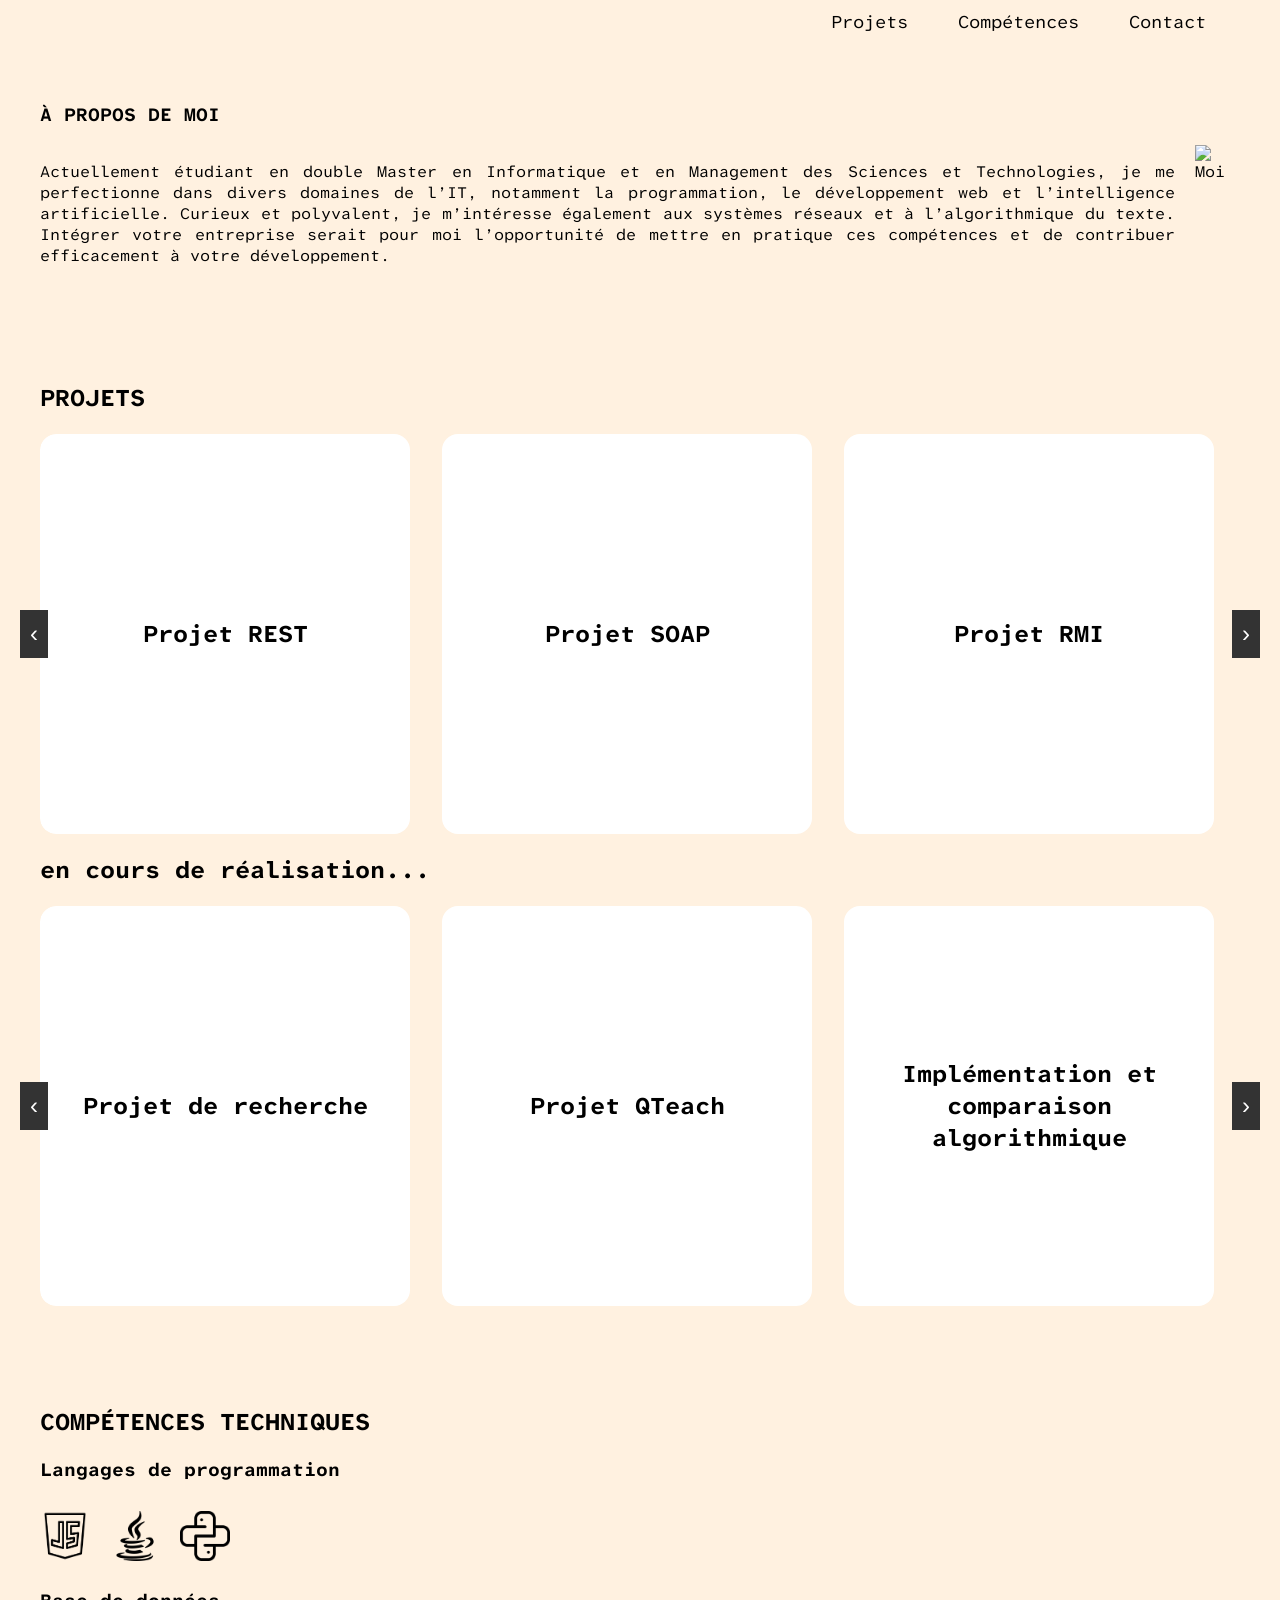
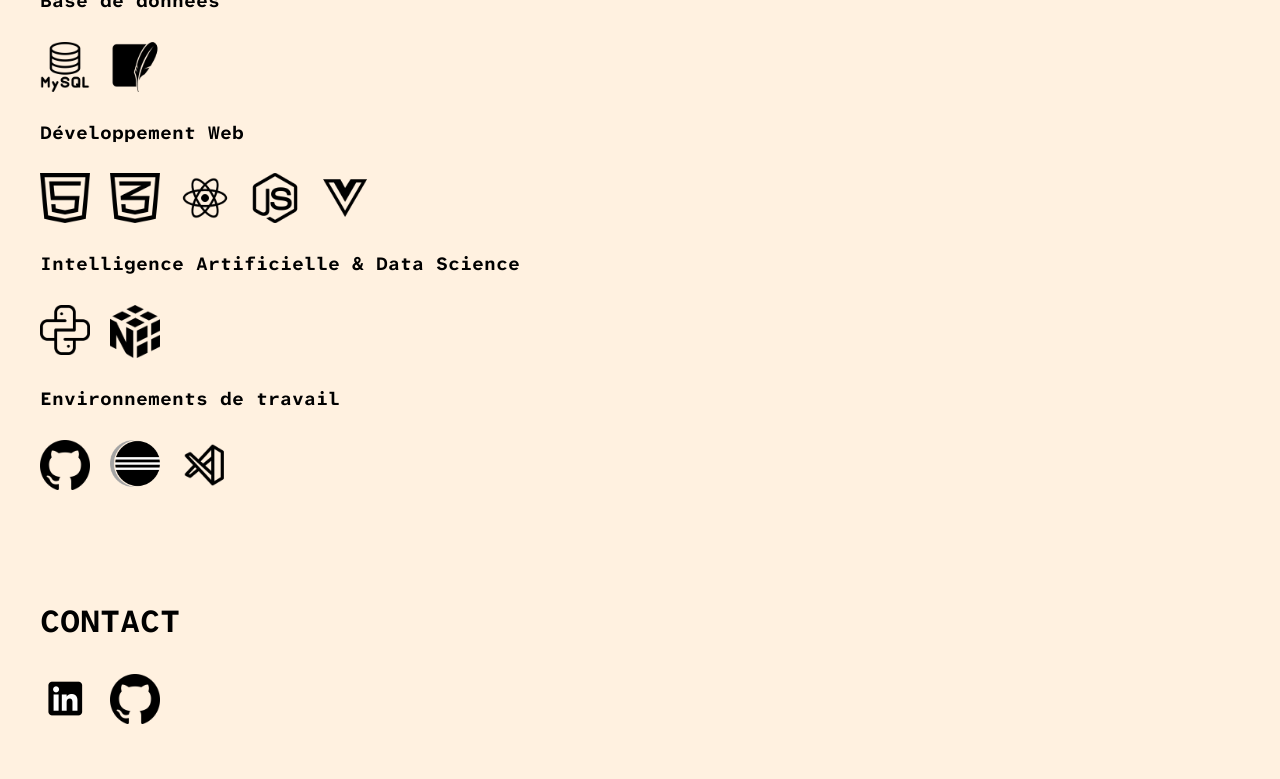
==== Projet/Portfolio.html @ 64b2d2dc "MAJ Portfolio fini" ====
<!DOCTYPE html>
<html lang="fr">
<head>
    <meta charset="UTF-8">
    <meta name="viewport" content="width=device-width, initial-scale=1.0">
    <title>Alain - Portfolio</title>
    <link rel="stylesheet" href="Portfolio.css">
    <script src="Portfolio.js" defer></script> 
</head>
<body>
    <header>
        <div id="header">
            <nav>
                <ul class="header-menu">
                    <li><a href="#Projet">Projets</a></li>
                    <li><a href="#competences">Compétences</a></li>
                    <li><a href="#menu-footer">Contact</a></li>
                </ul>
            </nav>
        </div>
    </header>

    <main> 
        <section class="about">
            <h3>À PROPOS DE MOI</h3>
            <div class="content">
                <p style="text-align: justify;">Actuellement étudiant en double Master en Informatique et en Management des Sciences et Technologies, je me perfectionne dans divers domaines de l’IT, notamment la programmation, le développement web et l’intelligence artificielle. Curieux et polyvalent, je m’intéresse également aux systèmes réseaux et à l’algorithmique du texte. Intégrer votre entreprise serait pour moi l’opportunité de mettre en pratique ces compétences et de contribuer efficacement à votre développement.</p>
                <img src="Img/Alaing.png" alt="Moi" class="photo">
            </div>
        </section>

        <section id="Projet">
            <h1>PROJETS</h1>
            <div class="scroll-wrapper">
                <button class="arrow left" onclick="scrollLeft()">&#8249;</button>
                <div class="container">
                    <div class="card" data-url="Sous-site/rest.html"><h2>Projet REST</h2></div>
                    <div class="card" data-url="Sous-site/soap.html"><h2>Projet SOAP</h2></div>
                    <div class="card" data-url="Sous-site/rmi.html"><h2>Projet RMI</h2></div>
                    <div class="card" data-url="Sous-site/python-csv.html"><h2>Recolleur de fichier CSV</h2></div>
                </div>
                <button class="arrow right" onclick="scrollRight()">&#8250;</button>
            </div>

            <h1> en cours de réalisation...</h1>
            <div class="scroll-wrapper">
                <button class="arrow left" onclick="scrollLeft()">&#8249;</button>
                <div class="container">
                    <div class="card" data-url="Sous-site/recherche.html"><h2>Projet de recherche</h2></div>
                    <div class="card" data-url="Sous-site/qteach.html"><h2>Projet QTeach</h2></div>
                    <div class="card" data-url="Sous-site/algo.html"><h2>Implémentation et comparaison algorithmique</h2></div>
                    <div class="card" data-url="Sous-site/machine_learning.html"><h2>Projet Machine Learning</h2></div>
                </div>
                <button class="arrow right" onclick="scrollRight()">&#8250;</button>
            </div>
        </section>

        <section id="competences">
            <h1>COMPÉTENCES TECHNIQUES</h1>
            <div>
                <h3>Langages de programmation</h3>
                <ul> 
                    <li><img src="Img/javascript.png" alt="JavaScript"></li>
                    <li><img src="Img/java.png" alt="Java"></li>
                    <li><img src="Img/python.png" alt="Python"></li>
                </ul>
            </div>

            <div>
                <h3>Base de données</h3>
                <ul> 
                    <li><img src="Img/mysql.png" alt="MySQL"></li>
                    <li><img src="Img/sqlite.png" alt="SQLite"></li>
                </ul>
            </div>

            <div>
                <h3>Développement Web</h3>
                <ul> 
                    <li><img src="Img/html.png" alt="HTML"></li>
                    <li><img src="Img/css.png" alt="CSS"></li>
                    <li><img src="Img/Reactjs.png" alt="React.js"></li>
                    <li><img src="Img/nodejs.png" alt="Node.js"></li>
                    <li><img src="Img/vuejs.png" alt="Vue.js"></li>
                </ul>
            </div>

            <div>
                <h3>Intelligence Artificielle & Data Science</h3>
                <ul> 
                    <li><img src="Img/python.png" alt="Python"></li>
                    <li><img src="Img/NumPy.png" alt="NumPy"></li>
                </ul>
            </div>

            <div>
                <h3>Environnements de travail</h3>
                <ul> 
                    <li><img src="Img/Github.png" alt="GitHub"></li>
                    <li><img src="Img/eclipse.png" alt="Eclipse"></li>
                    <li><img src="Img/vscode.png" alt="VS Code"></li>
                </ul>
            </div>
            
        </section>
    </main>
    <footer>
        <div id="menu-footer">
            <h1>CONTACT</h1>
            <ul>
                <a href="https://www.linkedin.com/in/alain-lé-0457b01b8">
                    <img src="Img/linkedin.png" alt="link">
                  </a>
                  <a href="https://github.com/AlainIco34">
                    <img src="Img/Github.png" alt="Git">
                  </a>
            </ul>
          </div>
          <button id="backToTop">
            <img src="Img/arrow_up.png" alt="Retour en haut"></button>
    </footer>
</body>
</html>
---- Projet/Portfolio.css ----
@import url('https://fonts.googleapis.com/css2?family=Atkinson+Hyperlegible+Mono:wght@200..800&display=swap');

html {
    scroll-behavior: smooth;
}

body { 
    background-color: #fff1e0;
    font-family: "Atkinson Hyperlegible Mono", sans-serif;
    margin: 0;
    padding: 0;
}

header {
    top: 0;
    left: 0;
    width: 100%;
}

.header-menu {
    display: flex;
    list-style: none;
    padding: 0;
    margin: 0;
    margin-left: 63%;
    margin-block: 10px;

}

.header-menu li {
    margin: 0 15px;
}

.header-menu li a{
    color: black;
    text-decoration: none;
    font-size: 18px;
    padding: 10px;
}

.about{
    max-width: 1200px;
    margin: auto;
}

.content {
    display: flex;
    align-items: flex-start;
    gap: 20px;
}

.photo {
    margin-right: 15px; 
    float: right;
    max-width: 300px; 
    opacity: 0; 
    transform: scale(0.8);
    animation: fadeIn 1.5s ease-out forwards; 
}
@keyframes fadeIn {
    0% {
        opacity: 0;
        transform: scale(0.8);
    }
    100% {
        opacity: 1;
        transform: scale(1);
    }
}
section {
    padding: 40px;
    text-align: left;
}

#Projet{
    padding: 40px;
    text-align: left;
    justify-content: flex-start;
    max-width: 1200px;
    margin: auto;
}

.container{
    width: 100%;
    display: flex;
    gap: 2rem;
    border-radius: 1rem;
    overflow-x: scroll;
    scroll-snap-type: x mandatory;
    overflow-x: hidden;
}

.card{
    scroll-snap-align: center;
    display: flex;
    justify-content: center;
    align-items: center;
    width: 370px;
    height: 400px;
    flex-shrink: 0;
    border-radius: 1rem;
    background-color: white;
    text-align: center;
}

.scroll-wrapper {
    position: relative;
    display: flex;
    align-items: center;
}

.arrow {
    background-color: #333; 
    color: white; 
    border: none;
    font-size: 24px; 
    padding: 10px;
    cursor: pointer;
}

.arrow.left {
    position: absolute;
    left: -20px; 
}

.arrow.right {
    position: absolute;
    right: -20px; 
}
#competences {
    max-width: 1200px;
    margin: auto;
}
#competences ul {
    display: flex;
    flex-wrap: wrap;
    justify-content: flex-start;
    list-style: none;
    padding: 0;
    margin: 0;
    gap: 20px; 
}

#competences li {
    display: flex;
    flex-direction: column;
    align-items: center;
}

#competences li img {
    width: 50px;
    height: auto;
    margin-block: 10px;
}

#menu-footer{
    padding: 40px;
    text-align: left;
    justify-content: flex-start;
    max-width: 1200px;
    margin: auto;
}

#menu-footer ul{
    display: flex;
    flex-wrap: wrap;
    justify-content: flex-start;
    list-style: none;
    padding: 0;
    margin: 0;
    gap: 20px; 
}

#menu-footer li a{
    color: black;
    text-decoration: none;
}

#menu-footer ul img{
    width: 50px;
    height: auto;
    margin-block: 10px;
}

#backToTop {
    position: fixed;
    bottom: 20px;
    right: 20px;
    background: none; /* Supprime le fond du bouton */
    border: none;
    padding: 0;
    cursor: pointer;
    display: none; /* Caché par défaut */
    transition: opacity 0.3s;
}

#backToTop img {
    width: 50px; /* Ajuste la taille de l'image */
    height: 50px;
    opacity: 0.8;
    transition: opacity 0.3s;
}

#backToTop img:hover {
    opacity: 1;
}

@media screen and (max-width: 768px) {
    .about {
        justify-content: center;
    }
    .about div img {
        width: 50vw;
    }
    .competences ul {
        justify-content: center;
        flex-direction: row;
        align-items: center;
    }
    .header-menu{
        flex-direction:row;
        margin-left: 50px;
        justify-content: flex-end;
    }

    .header-menu li{
        margin: 10px 0;
    }

    .menu-footer ul{
        flex-direction: row;
        align-items: center;
    }

    .container {
        width: 100%;
        scroll-snap-align: center;
    }

    .content {  
        flex-direction: column; 
        align-items: center; 
        text-align: center; 
    }  
    .content img {  
        margin-top: 10px;
        max-width: 100%;
        height: auto;
    }  
}
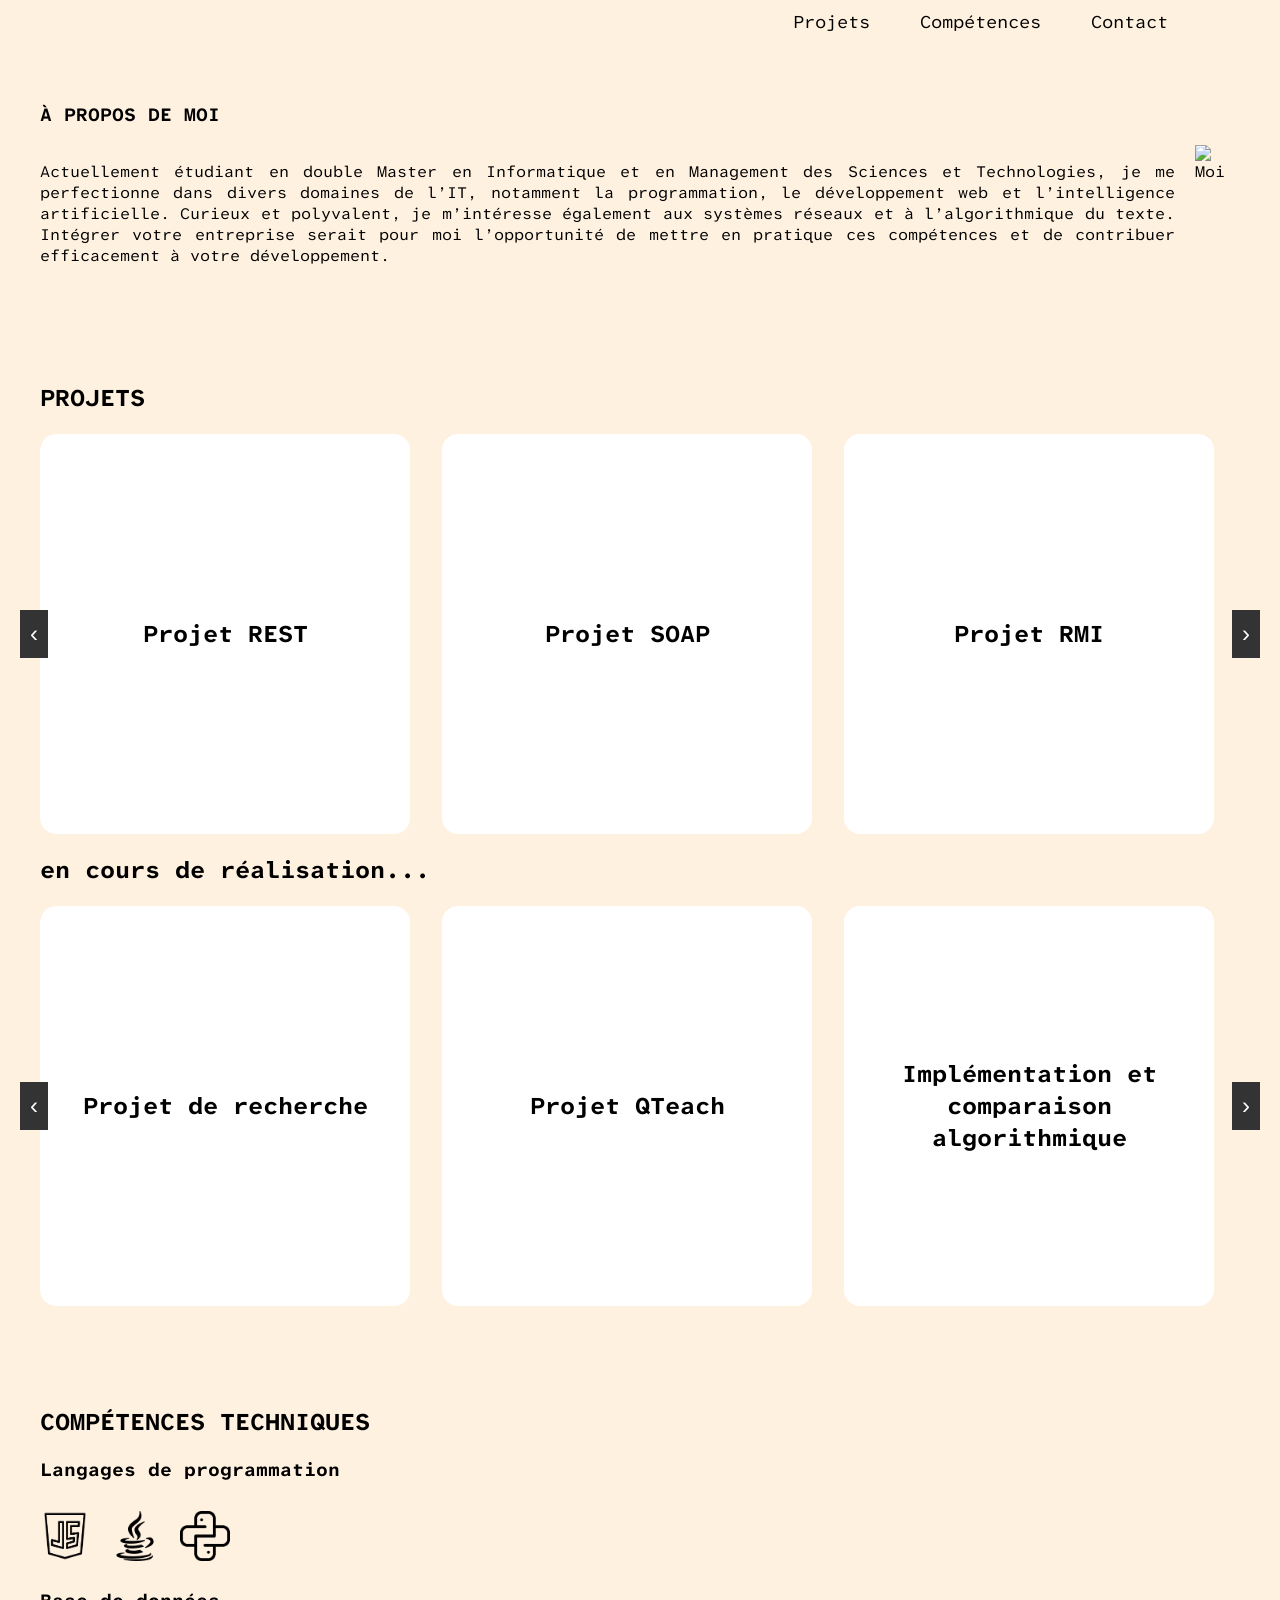
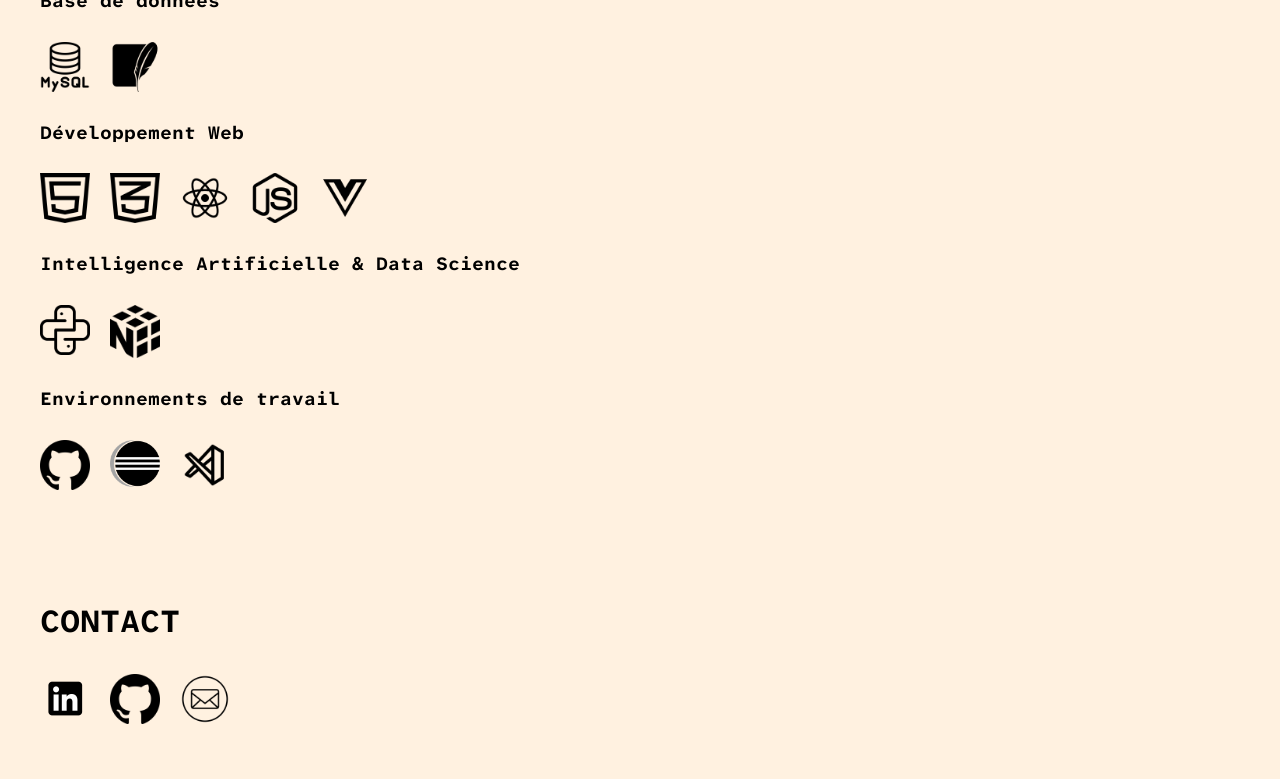
==== commit 2d4d5ef2: "Nouvelle MAJ" ====
--- a/Projet/Portfolio.html
+++ b/Projet/Portfolio.html
@@ -109,11 +109,11 @@
             <h1>CONTACT</h1>
             <ul>
                 <a href="https://www.linkedin.com/in/alain-lé-0457b01b8">
-                    <img src="Img/linkedin.png" alt="link">
-                  </a>
-                  <a href="https://github.com/AlainIco34">
-                    <img src="Img/Github.png" alt="Git">
-                  </a>
+                    <img src="Img/linkedin.png" alt="link"></a>
+                <a href="https://github.com/AlainIco34">
+                    <img src="Img/Github.png" alt="Git"></a>
+                <a href="mailto:masterico34@gmail.com">
+                    <img src="Img/mail.png" alt="mail"></a>
             </ul>
           </div>
           <button id="backToTop">
--- a/Projet/Portfolio.css
+++ b/Projet/Portfolio.css
@@ -22,7 +22,7 @@
     list-style: none;
     padding: 0;
     margin: 0;
-    margin-left: 63%;
+    margin-left: 60%;
     margin-block: 10px;
 
 }
